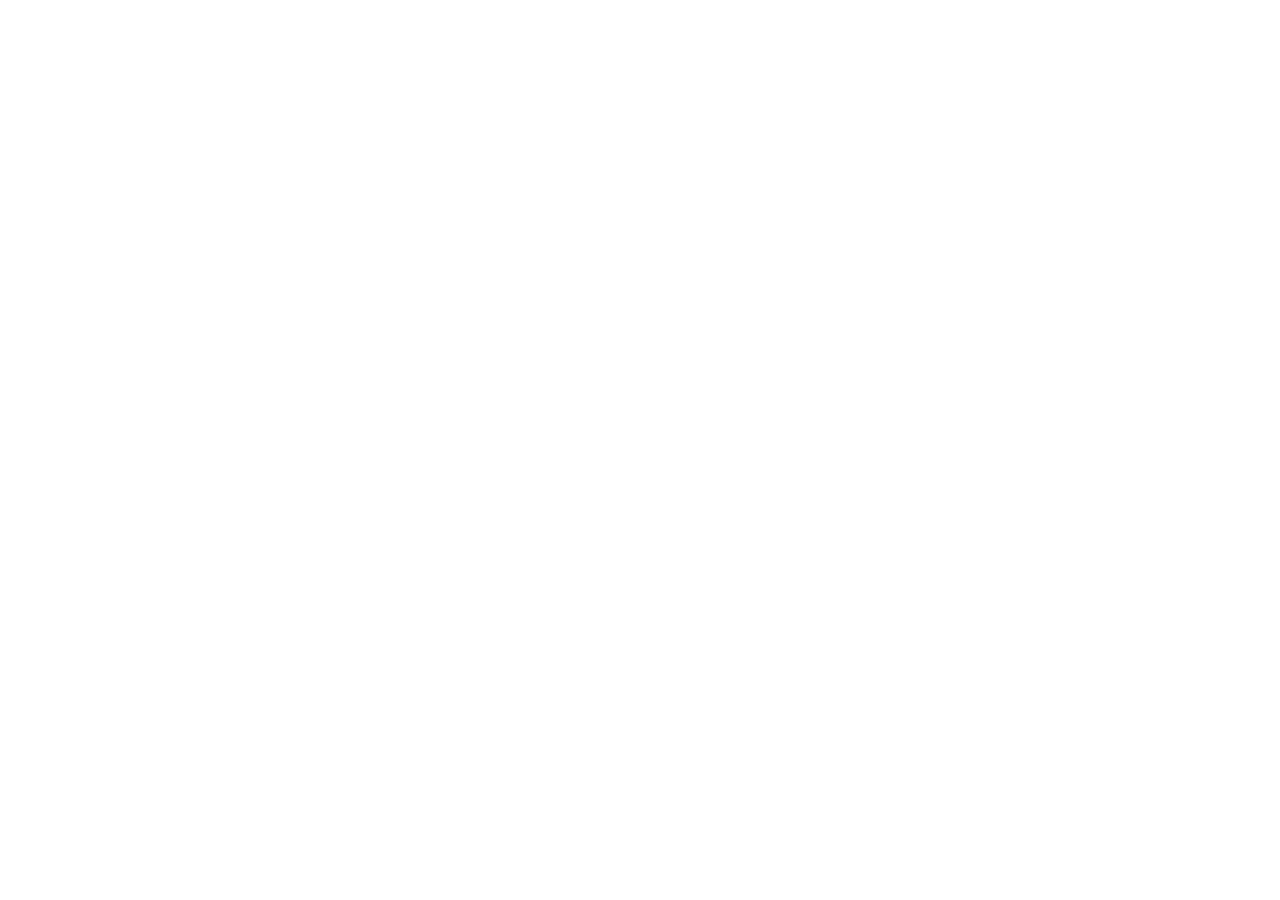
==== index.html @ e28abe32 "Update index.html" ====
<!DOCTYPE html>
<html lang="fr">
  <head>
    <meta http-equiv="refresh" content="0; URL='https://vivreanyons.com'" />
    <title>Redirection...</title>
  </head>
  <body>
    <p>Redirection en cours... <a href="https://vivreanyons.com">Clique ici</a> si ça ne marche pas.</p>
  </body>
</html>.
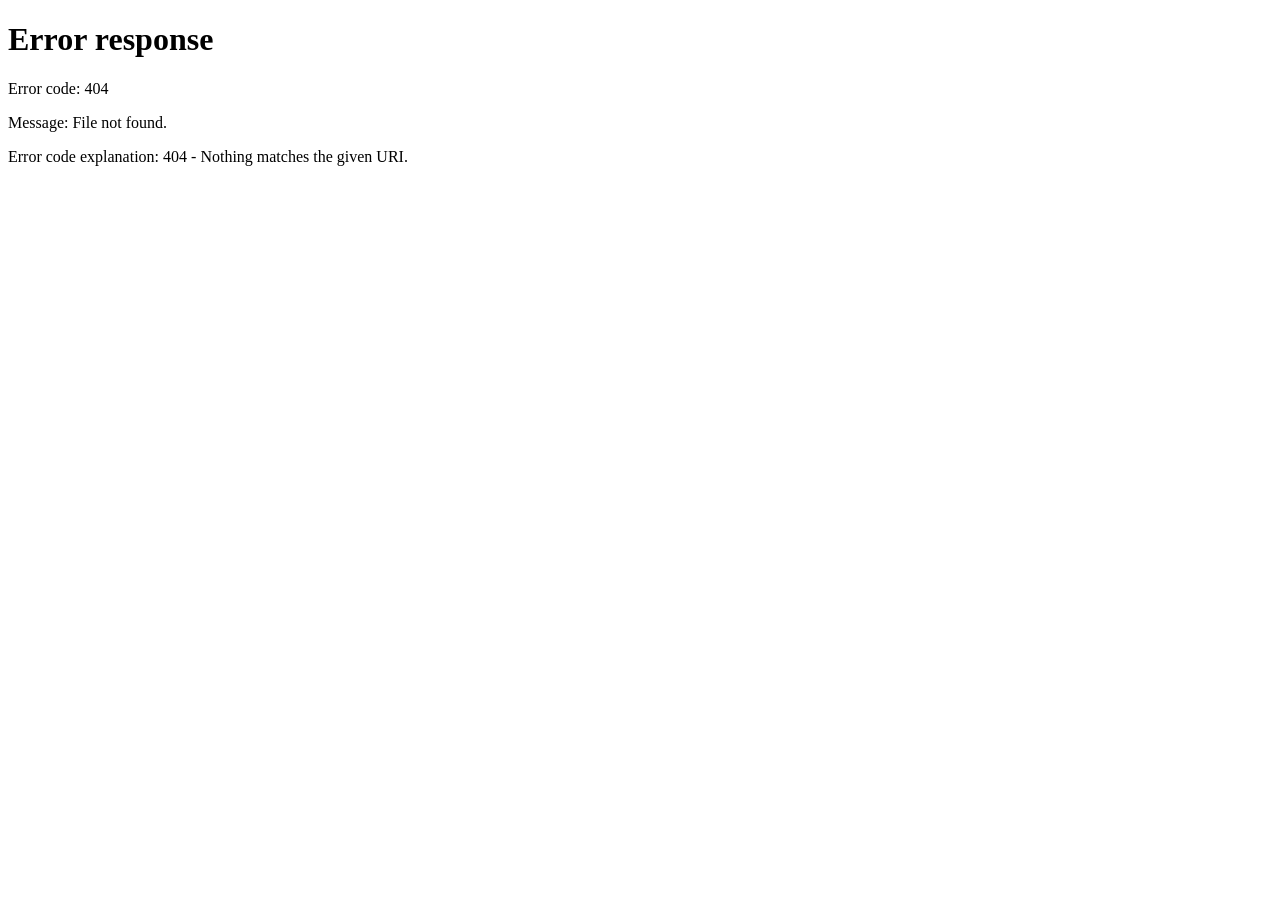
==== commit e041d7b1: "Update index.html" ====
--- a/index.html
+++ b/index.html
@@ -1,10 +1,10 @@
 <!DOCTYPE html>
 <html lang="fr">
   <head>
-    <meta http-equiv="refresh" content="0; URL='https://vivreanyons.com'" />
+    <meta http-equiv="refresh" content="0; URL=''" />
     <title>Redirection...</title>
   </head>
   <body>
-    <p>Redirection en cours... <a href="https://vivreanyons.com">Clique ici</a> si ça ne marche pas.</p>
+    <p>Redirection en cours... <a href="">Clique ici</a> si ça ne marche pas.</p>
   </body>
-</html>.
+</html>
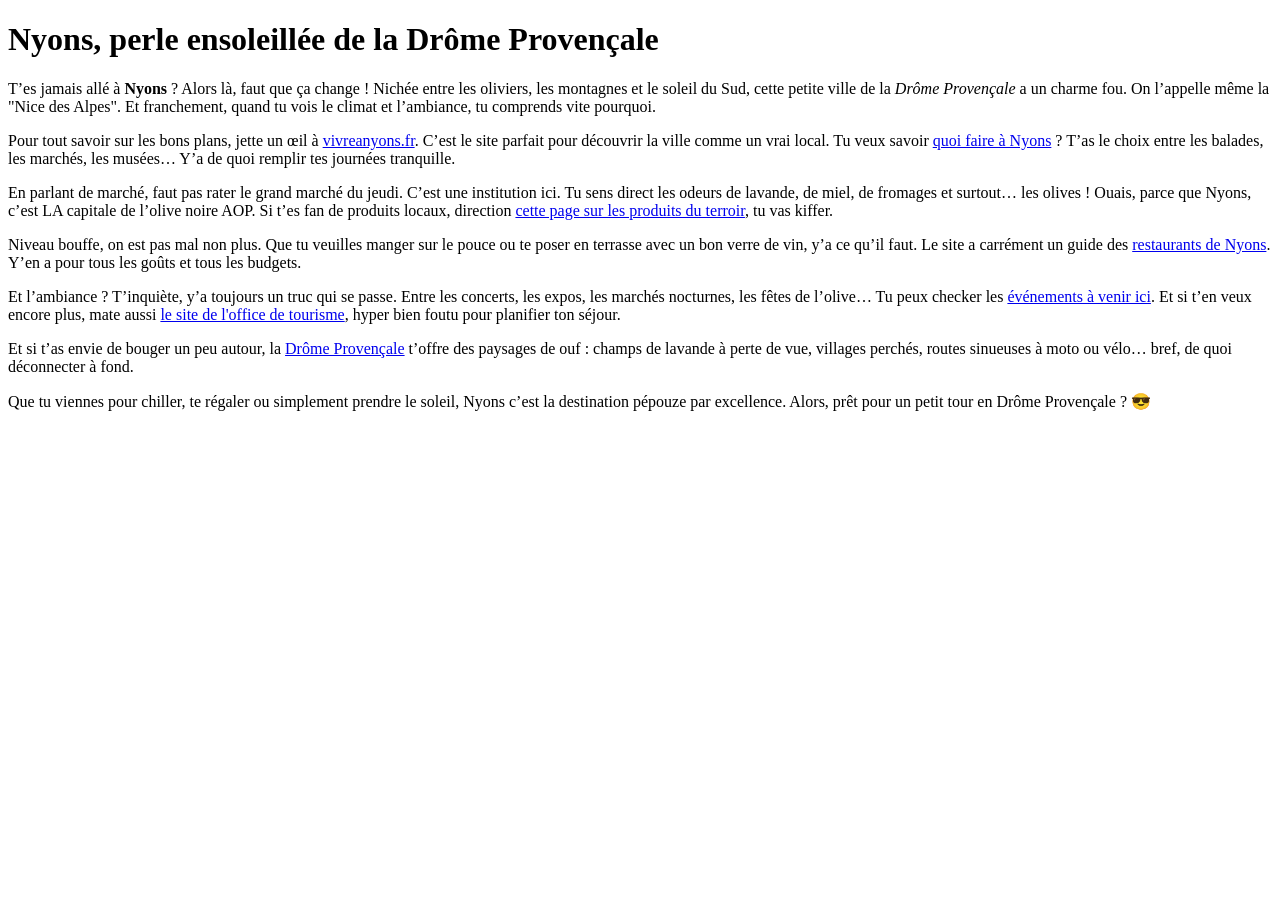
==== commit 24f2edce: "Update index.html" ====
--- a/index.html
+++ b/index.html
@@ -1,10 +1,37 @@
 <!DOCTYPE html>
 <html lang="fr">
-  <head>
-    <meta http-equiv="refresh" content="0; URL=''" />
-    <title>Redirection...</title>
-  </head>
-  <body>
-    <p>Redirection en cours... <a href="">Clique ici</a> si ça ne marche pas.</p>
-  </body>
+<head>
+  <meta charset="UTF-8">
+  <title>Nyons en Drôme Provençale</title>
+</head>
+<body>
+  <h1>Nyons, perle ensoleillée de la Drôme Provençale</h1>
+  <p>
+    T’es jamais allé à <strong>Nyons</strong> ? Alors là, faut que ça change ! Nichée entre les oliviers, les montagnes et le soleil du Sud, cette petite ville de la <em>Drôme Provençale</em> a un charme fou. On l’appelle même la "Nice des Alpes". Et franchement, quand tu vois le climat et l’ambiance, tu comprends vite pourquoi.
+  </p>
+
+  <p>
+    Pour tout savoir sur les bons plans, jette un œil à <a href="https://www.vivreanyons.fr/">vivreanyons.fr</a>. C’est le site parfait pour découvrir la ville comme un vrai local. Tu veux savoir <a href="https://www.vivreanyons.fr/que-faire-nyons">quoi faire à Nyons</a> ? T’as le choix entre les balades, les marchés, les musées… Y’a de quoi remplir tes journées tranquille.
+  </p>
+
+  <p>
+    En parlant de marché, faut pas rater le grand marché du jeudi. C’est une institution ici. Tu sens direct les odeurs de lavande, de miel, de fromages et surtout… les olives ! Ouais, parce que Nyons, c’est LA capitale de l’olive noire AOP. Si t’es fan de produits locaux, direction <a href="https://www.vivreanyons.fr/produits-du-terroir">cette page sur les produits du terroir</a>, tu vas kiffer.
+  </p>
+
+  <p>
+    Niveau bouffe, on est pas mal non plus. Que tu veuilles manger sur le pouce ou te poser en terrasse avec un bon verre de vin, y’a ce qu’il faut. Le site a carrément un guide des <a href="https://www.vivreanyons.fr/restaurants-de-nyons">restaurants de Nyons</a>. Y’en a pour tous les goûts et tous les budgets.
+  </p>
+
+  <p>
+    Et l’ambiance ? T’inquiète, y’a toujours un truc qui se passe. Entre les concerts, les expos, les marchés nocturnes, les fêtes de l’olive… Tu peux checker les <a href="https://www.vivreanyons.fr/evenements-nyons">événements à venir ici</a>. Et si t’en veux encore plus, mate aussi <a href="https://www.nyons.com/">le site de l'office de tourisme</a>, hyper bien foutu pour planifier ton séjour.
+  </p>
+
+  <p>
+    Et si t’as envie de bouger un peu autour, la <a href="https://www.dromeprovencale.fr/">Drôme Provençale</a> t’offre des paysages de ouf : champs de lavande à perte de vue, villages perchés, routes sinueuses à moto ou vélo… bref, de quoi déconnecter à fond.
+  </p>
+
+  <p>
+    Que tu viennes pour chiller, te régaler ou simplement prendre le soleil, Nyons c’est la destination pépouze par excellence. Alors, prêt pour un petit tour en Drôme Provençale ? 😎
+  </p>
+</body>
 </html>
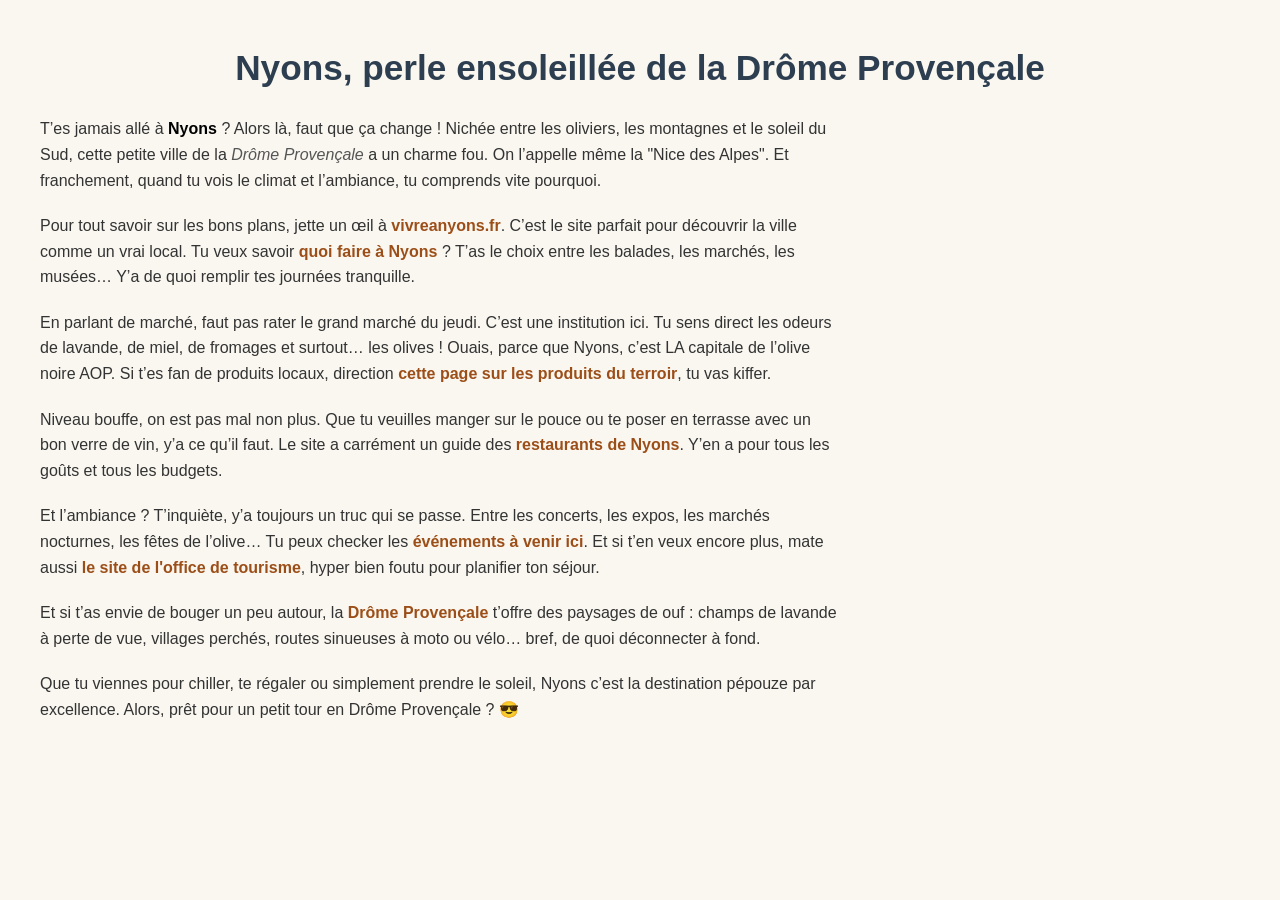
==== commit 86267ec9: "Update index.html" ====
--- a/index.html
+++ b/index.html
@@ -3,6 +3,50 @@
 <head>
   <meta charset="UTF-8">
   <title>Nyons en Drôme Provençale</title>
+  <meta name="description" content="Découvre Nyons, une ville ensoleillée de la Drôme Provençale, connue pour ses olives, ses marchés, ses paysages et son ambiance détendue.">
+  <meta name="robots" content="index, follow">
+  <meta name="author" content="Koert">
+  <meta name="viewport" content="width=device-width, initial-scale=1.0">
+
+  <style>
+    body {
+      font-family: Arial, sans-serif;
+      background-color: #faf7f0;
+      color: #333;
+      margin: 40px;
+      line-height: 1.6;
+    }
+
+    h1 {
+      color: #2c3e50;
+      text-align: center;
+      font-size: 2.2em;
+      margin-bottom: 20px;
+    }
+
+    a {
+      color: #9c4e18;
+      text-decoration: none;
+      font-weight: bold;
+    }
+
+    a:hover {
+      text-decoration: underline;
+    }
+
+    p {
+      margin-bottom: 20px;
+      max-width: 800px;
+    }
+
+    strong {
+      color: #000;
+    }
+
+    em {
+      color: #555;
+    }
+  </style>
 </head>
 <body>
   <h1>Nyons, perle ensoleillée de la Drôme Provençale</h1>
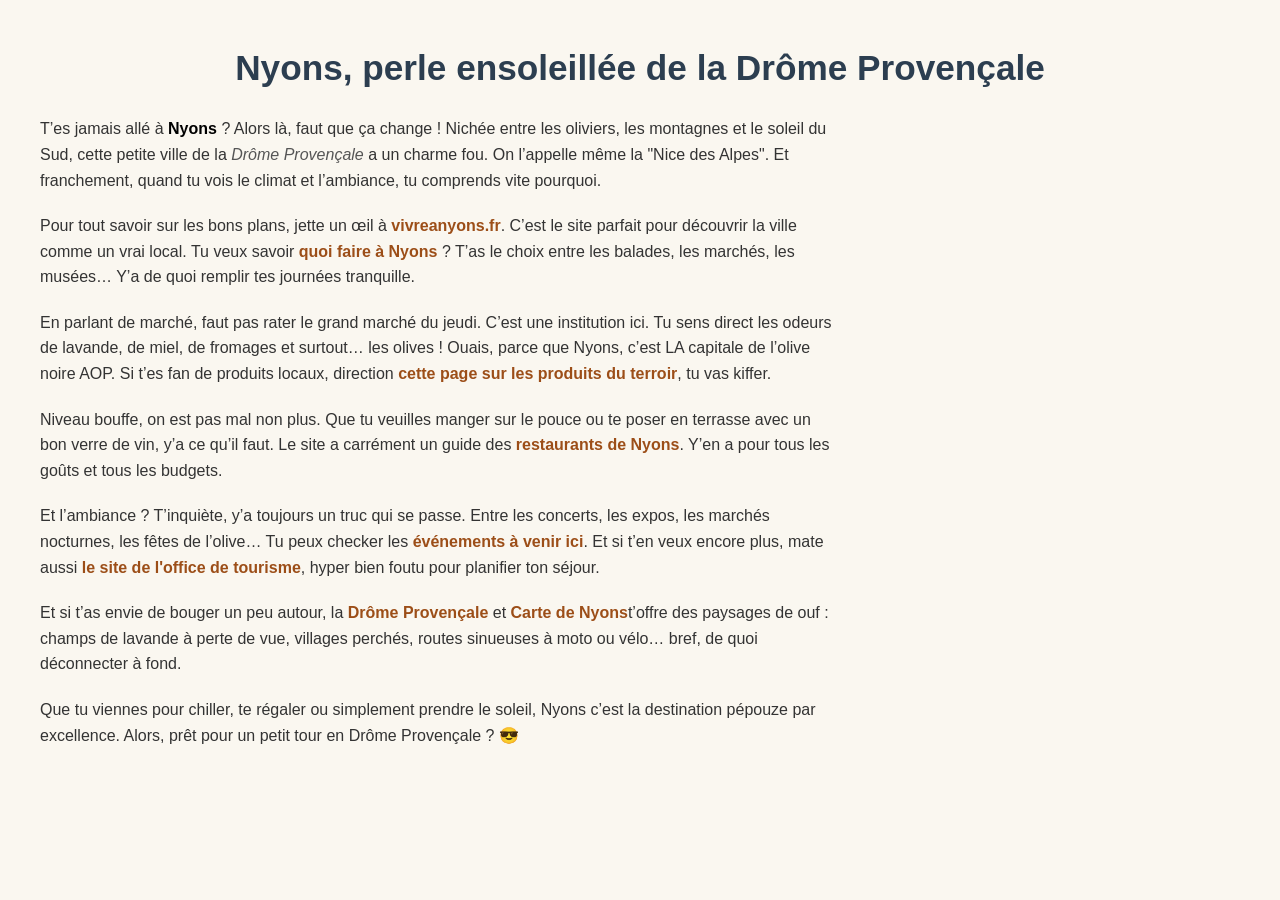
==== commit e23d2577: "Update index.html" ====
--- a/index.html
+++ b/index.html
@@ -71,7 +71,7 @@
   </p>
 
   <p>
-    Et si t’as envie de bouger un peu autour, la <a href="https://www.dromeprovencale.fr/">Drôme Provençale</a> t’offre des paysages de ouf : champs de lavande à perte de vue, villages perchés, routes sinueuses à moto ou vélo… bref, de quoi déconnecter à fond.
+    Et si t’as envie de bouger un peu autour, la <a href="https://www.dromeprovencale.fr/">Drôme Provençale</a> et <a href="https://www.data.gouv.fr/fr/reuses/carte-interactive-de-nyons-hotels-restaurants-et-hebergements-touristiques/">Carte de Nyons</a>t’offre des paysages de ouf : champs de lavande à perte de vue, villages perchés, routes sinueuses à moto ou vélo… bref, de quoi déconnecter à fond.
   </p>
 
   <p>
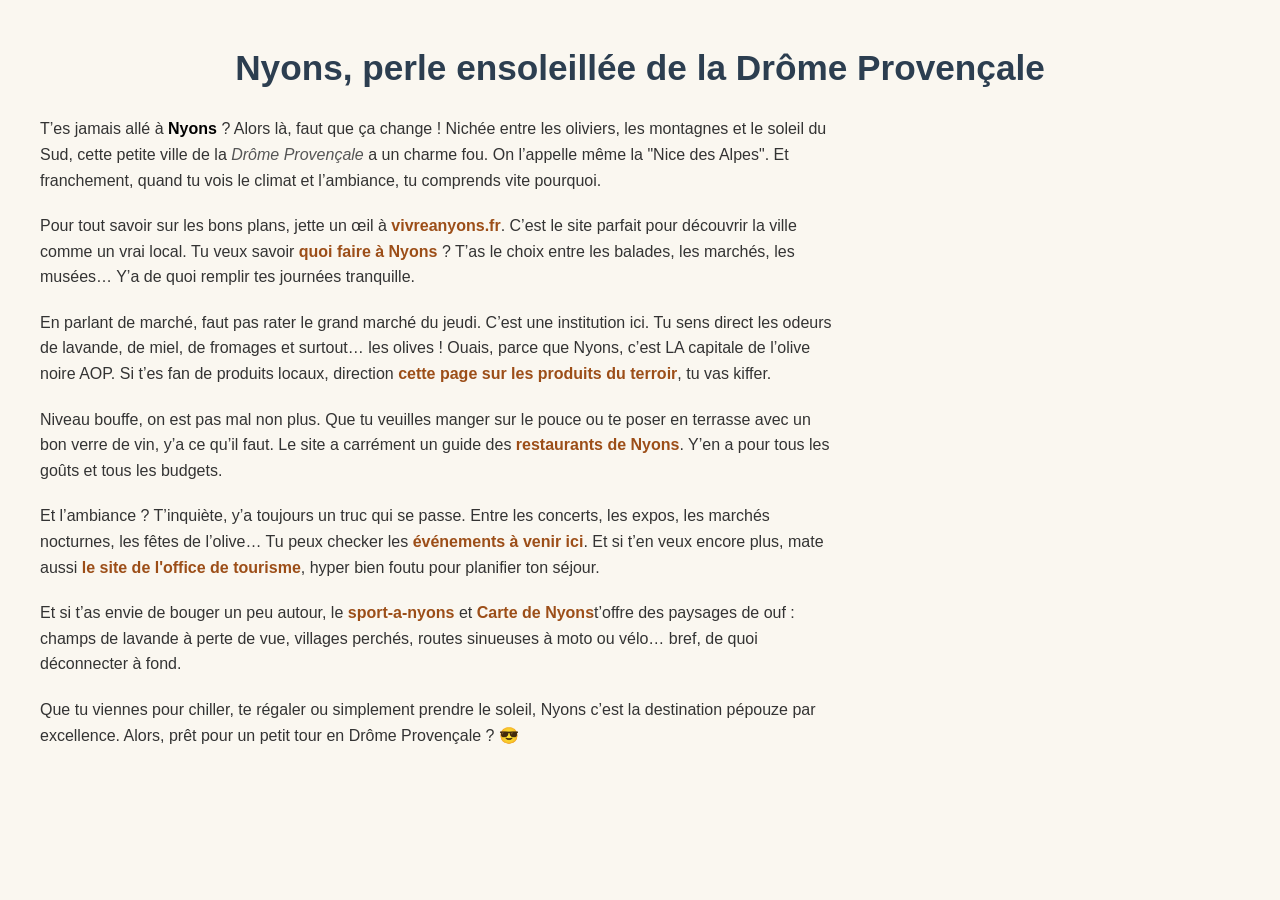
==== commit 97b00b91: "Update index.html" ====
--- a/index.html
+++ b/index.html
@@ -71,7 +71,7 @@
   </p>
 
   <p>
-    Et si t’as envie de bouger un peu autour, la <a href="https://www.dromeprovencale.fr/">Drôme Provençale</a> et <a href="https://www.data.gouv.fr/fr/reuses/carte-interactive-de-nyons-hotels-restaurants-et-hebergements-touristiques/">Carte de Nyons</a>t’offre des paysages de ouf : champs de lavande à perte de vue, villages perchés, routes sinueuses à moto ou vélo… bref, de quoi déconnecter à fond.
+    Et si t’as envie de bouger un peu autour, le <a href="https://www.data.gouv.fr/datasets/sport-a-nyons/">sport-a-nyons</a> et <a href="https://www.data.gouv.fr/fr/reuses/carte-interactive-de-nyons-hotels-restaurants-et-hebergements-touristiques/">Carte de Nyons</a>t’offre des paysages de ouf : champs de lavande à perte de vue, villages perchés, routes sinueuses à moto ou vélo… bref, de quoi déconnecter à fond.
   </p>
 
   <p>
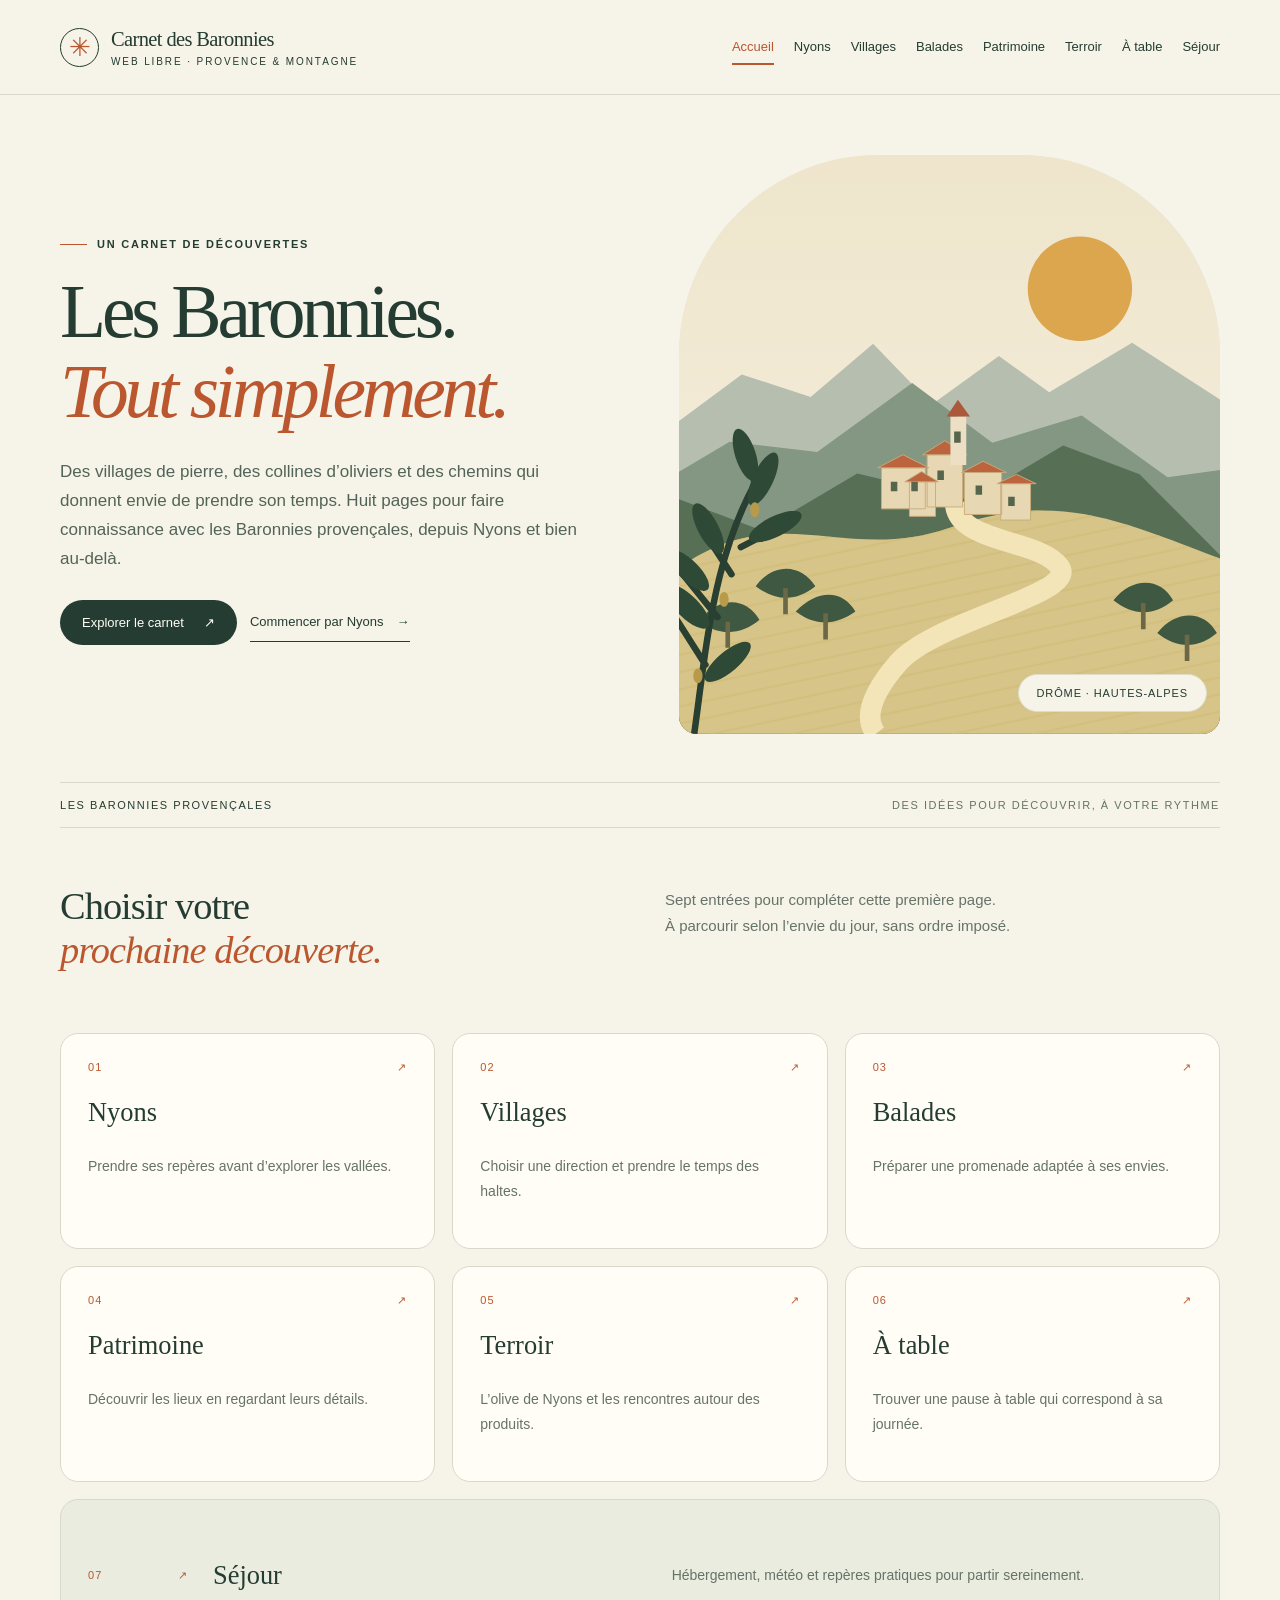
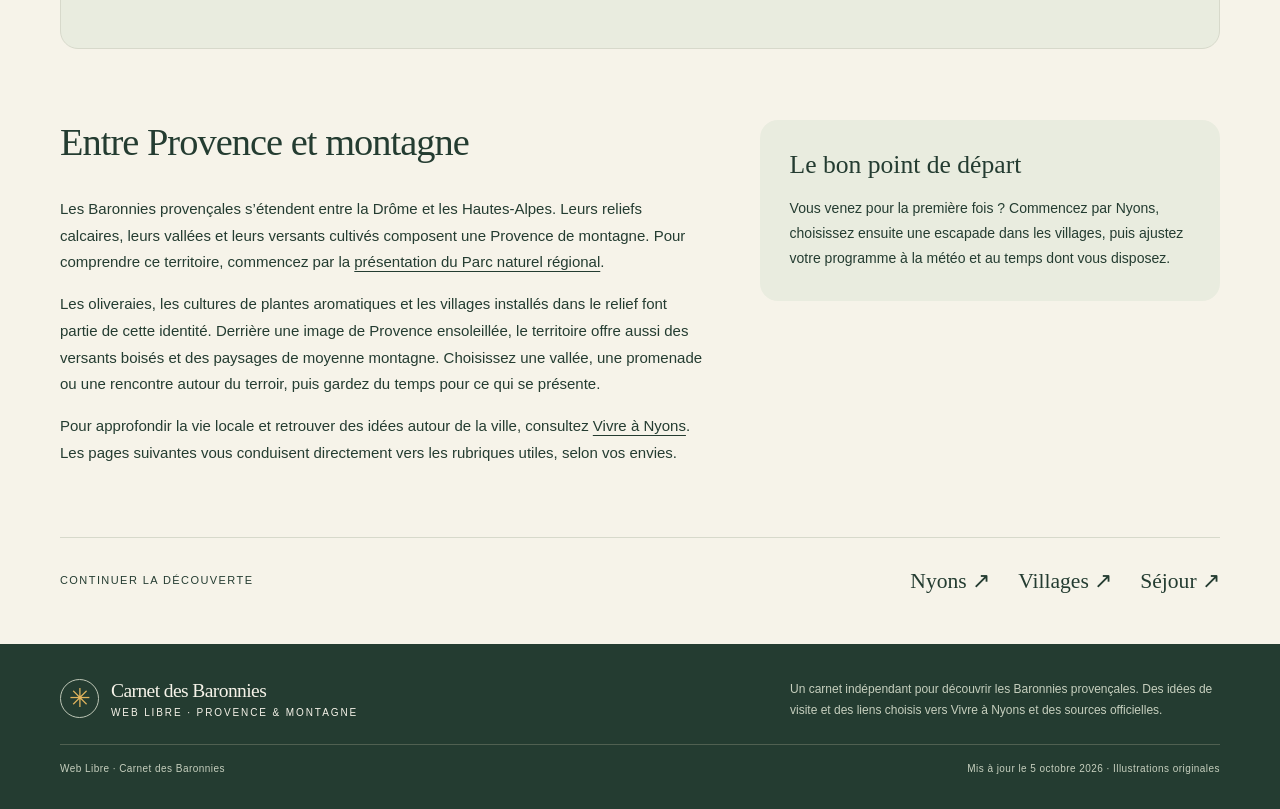
==== commit 55b431d6: "Créer le Carnet des Baronnies : huit pages et des liens utiles vers Vivre à Nyons" ====
--- a/index.html
+++ b/index.html
@@ -1,81 +1,3 @@
-<!DOCTYPE html>
-<html lang="fr">
-<head>
-  <meta charset="UTF-8">
-  <title>Nyons en Drôme Provençale</title>
-  <meta name="description" content="Découvre Nyons, une ville ensoleillée de la Drôme Provençale, connue pour ses olives, ses marchés, ses paysages et son ambiance détendue.">
-  <meta name="robots" content="index, follow">
-  <meta name="author" content="Koert">
-  <meta name="viewport" content="width=device-width, initial-scale=1.0">
-
-  <style>
-    body {
-      font-family: Arial, sans-serif;
-      background-color: #faf7f0;
-      color: #333;
-      margin: 40px;
-      line-height: 1.6;
-    }
-
-    h1 {
-      color: #2c3e50;
-      text-align: center;
-      font-size: 2.2em;
-      margin-bottom: 20px;
-    }
-
-    a {
-      color: #9c4e18;
-      text-decoration: none;
-      font-weight: bold;
-    }
-
-    a:hover {
-      text-decoration: underline;
-    }
-
-    p {
-      margin-bottom: 20px;
-      max-width: 800px;
-    }
-
-    strong {
-      color: #000;
-    }
-
-    em {
-      color: #555;
-    }
-  </style>
-</head>
-<body>
-  <h1>Nyons, perle ensoleillée de la Drôme Provençale</h1>
-  <p>
-    T’es jamais allé à <strong>Nyons</strong> ? Alors là, faut que ça change ! Nichée entre les oliviers, les montagnes et le soleil du Sud, cette petite ville de la <em>Drôme Provençale</em> a un charme fou. On l’appelle même la "Nice des Alpes". Et franchement, quand tu vois le climat et l’ambiance, tu comprends vite pourquoi.
-  </p>
-
-  <p>
-    Pour tout savoir sur les bons plans, jette un œil à <a href="https://www.vivreanyons.fr/">vivreanyons.fr</a>. C’est le site parfait pour découvrir la ville comme un vrai local. Tu veux savoir <a href="https://www.vivreanyons.fr/que-faire-nyons">quoi faire à Nyons</a> ? T’as le choix entre les balades, les marchés, les musées… Y’a de quoi remplir tes journées tranquille.
-  </p>
-
-  <p>
-    En parlant de marché, faut pas rater le grand marché du jeudi. C’est une institution ici. Tu sens direct les odeurs de lavande, de miel, de fromages et surtout… les olives ! Ouais, parce que Nyons, c’est LA capitale de l’olive noire AOP. Si t’es fan de produits locaux, direction <a href="https://www.vivreanyons.fr/produits-du-terroir">cette page sur les produits du terroir</a>, tu vas kiffer.
-  </p>
-
-  <p>
-    Niveau bouffe, on est pas mal non plus. Que tu veuilles manger sur le pouce ou te poser en terrasse avec un bon verre de vin, y’a ce qu’il faut. Le site a carrément un guide des <a href="https://www.vivreanyons.fr/restaurants-de-nyons">restaurants de Nyons</a>. Y’en a pour tous les goûts et tous les budgets.
-  </p>
-
-  <p>
-    Et l’ambiance ? T’inquiète, y’a toujours un truc qui se passe. Entre les concerts, les expos, les marchés nocturnes, les fêtes de l’olive… Tu peux checker les <a href="https://www.vivreanyons.fr/evenements-nyons">événements à venir ici</a>. Et si t’en veux encore plus, mate aussi <a href="https://www.nyons.com/">le site de l'office de tourisme</a>, hyper bien foutu pour planifier ton séjour.
-  </p>
-
-  <p>
-    Et si t’as envie de bouger un peu autour, le <a href="https://www.data.gouv.fr/datasets/sport-a-nyons/">sport-a-nyons</a> et <a href="https://www.data.gouv.fr/fr/reuses/carte-interactive-de-nyons-hotels-restaurants-et-hebergements-touristiques/">Carte de Nyons</a>t’offre des paysages de ouf : champs de lavande à perte de vue, villages perchés, routes sinueuses à moto ou vélo… bref, de quoi déconnecter à fond.
-  </p>
-
-  <p>
-    Que tu viennes pour chiller, te régaler ou simplement prendre le soleil, Nyons c’est la destination pépouze par excellence. Alors, prêt pour un petit tour en Drôme Provençale ? 😎
-  </p>
-</body>
-</html>
+<!doctype html>
+<html lang="fr"><head><meta charset="utf-8"><meta name="viewport" content="width=device-width, initial-scale=1"><title>Les Baronnies provençales : villages, balades et terroir | Web Libre</title><meta name="description" content="Un carnet pour découvrir les Baronnies provençales depuis Nyons : villages, balades, patrimoine, terroir et conseils pour préparer son séjour."><link rel="canonical" href="https://danie-poiret.github.io/web-libre/"><meta name="theme-color" content="#243c31"><meta property="og:type" content="website"><meta property="og:locale" content="fr_FR"><meta property="og:title" content="Les Baronnies provençales : villages, balades et terroir | Web Libre"><meta property="og:description" content="Un carnet pour découvrir les Baronnies provençales depuis Nyons : villages, balades, patrimoine, terroir et conseils pour préparer son séjour."><meta property="og:url" content="https://danie-poiret.github.io/web-libre/"><link rel="icon" href="assets/favicon.svg" type="image/svg+xml"><link rel="stylesheet" href="assets/style.css"><script type="application/ld+json">{"@context": "https://schema.org", "@type": "WebPage", "name": "Les Baronnies provençales, à votre rythme", "description": "Un carnet pour découvrir les Baronnies provençales depuis Nyons : villages, balades, patrimoine, terroir et conseils pour préparer son séjour.", "url": "https://danie-poiret.github.io/web-libre/", "inLanguage": "fr", "isPartOf": {"@type": "WebSite", "name": "Carnet des Baronnies · Web Libre", "url": "https://danie-poiret.github.io/web-libre/"}}</script></head>
+<body><a class="skip" href="#contenu">Aller au contenu</a><header class="header"><div class="head-row wrap"><a class="brand" href="./" aria-label="Carnet des Baronnies, accueil"><span class="brand-mark" aria-hidden="true">✳</span><span class="brand-text">Carnet des Baronnies<small>Web Libre · Provence &amp; montagne</small></span></a><nav class="desktop-nav" aria-label="Navigation principale"><a class="nav-link" href="./" aria-current="page">Accueil</a><a class="nav-link" href="nyons/">Nyons</a><a class="nav-link" href="villages/">Villages</a><a class="nav-link" href="balades/">Balades</a><a class="nav-link" href="patrimoine/">Patrimoine</a><a class="nav-link" href="terroir/">Terroir</a><a class="nav-link" href="a-table/">À table</a><a class="nav-link" href="sejour/">Séjour</a></nav><details class="mobile-menu"><summary>Menu</summary><nav aria-label="Navigation mobile"><a class="nav-link" href="./" aria-current="page">Accueil</a><a class="nav-link" href="nyons/">Nyons</a><a class="nav-link" href="villages/">Villages</a><a class="nav-link" href="balades/">Balades</a><a class="nav-link" href="patrimoine/">Patrimoine</a><a class="nav-link" href="terroir/">Terroir</a><a class="nav-link" href="a-table/">À table</a><a class="nav-link" href="sejour/">Séjour</a></nav></details></div></header><main id="contenu"><section class="hero  wrap" aria-labelledby="titre"><div><div class="eyebrow">Un carnet de découvertes</div><h1 id="titre">Les Baronnies.<br><em>Tout simplement.</em></h1><p class="intro">Des villages de pierre, des collines d’oliviers et des chemins qui donnent envie de prendre son temps. Huit pages pour faire connaissance avec les Baronnies provençales, depuis Nyons et bien au-delà.</p><div class="actions"><a class="button" href="#explorer">Explorer le carnet <span aria-hidden="true">↗</span></a><a class="text-link" href="nyons/">Commencer par Nyons <span aria-hidden="true">→</span></a></div></div><div class="hero-art"><img src="assets/baronnies.svg" alt="" width="600" height="620" fetchpriority="high"><span class="art-label">Drôme · Hautes-Alpes</span></div></section><div class="region-strip wrap"><span>Les Baronnies provençales</span><span>Des idées pour découvrir, à votre rythme</span></div><section id="explorer" class="section wrap" aria-labelledby="explorer-titre"><div class="section-intro"><h2 id="explorer-titre">Choisir votre<br><em>prochaine découverte.</em></h2><p>Sept entrées pour compléter cette première page.<br>À parcourir selon l’envie du jour, sans ordre imposé.</p></div><div class="guide-grid"><a class="guide-card" href="nyons/"><div class="card-top"><span>01</span><span aria-hidden="true">↗</span></div><h3>Nyons</h3><p>Prendre ses repères avant d’explorer les vallées.</p></a><a class="guide-card" href="villages/"><div class="card-top"><span>02</span><span aria-hidden="true">↗</span></div><h3>Villages</h3><p>Choisir une direction et prendre le temps des haltes.</p></a><a class="guide-card" href="balades/"><div class="card-top"><span>03</span><span aria-hidden="true">↗</span></div><h3>Balades</h3><p>Préparer une promenade adaptée à ses envies.</p></a><a class="guide-card" href="patrimoine/"><div class="card-top"><span>04</span><span aria-hidden="true">↗</span></div><h3>Patrimoine</h3><p>Découvrir les lieux en regardant leurs détails.</p></a><a class="guide-card" href="terroir/"><div class="card-top"><span>05</span><span aria-hidden="true">↗</span></div><h3>Terroir</h3><p>L’olive de Nyons et les rencontres autour des produits.</p></a><a class="guide-card" href="a-table/"><div class="card-top"><span>06</span><span aria-hidden="true">↗</span></div><h3>À table</h3><p>Trouver une pause à table qui correspond à sa journée.</p></a><a class="guide-card" href="sejour/"><div class="card-top"><span>07</span><span aria-hidden="true">↗</span></div><h3>Séjour</h3><p>Hébergement, météo et repères pratiques pour partir sereinement.</p></a></div></section><section class="home-note wrap" aria-labelledby="region-titre"><div><h2 id="region-titre">Entre Provence et montagne</h2><p>Les Baronnies provençales s’étendent entre la Drôme et les Hautes-Alpes. Leurs reliefs calcaires, leurs vallées et leurs versants cultivés composent une Provence de montagne. Pour comprendre ce territoire, commencez par la <a href="https://www.baronnies-provencales.fr/les-baronnies-provencales/bienvenue-dans-les-baronnies-provencales/">présentation du Parc naturel régional</a>.</p><p>Les oliveraies, les cultures de plantes aromatiques et les villages installés dans le relief font partie de cette identité. Derrière une image de Provence ensoleillée, le territoire offre aussi des versants boisés et des paysages de moyenne montagne. Choisissez une vallée, une promenade ou une rencontre autour du terroir, puis gardez du temps pour ce qui se présente.</p><p>Pour approfondir la vie locale et retrouver des idées autour de la ville, consultez <a href="https://www.vivreanyons.fr/">Vivre à Nyons</a>. Les pages suivantes vous conduisent directement vers les rubriques utiles, selon vos envies.</p></div><div class="note-box"><h3>Le bon point de départ</h3><p>Vous venez pour la première fois ? Commencez par Nyons, choisissez ensuite une escapade dans les villages, puis ajustez votre programme à la météo et au temps dont vous disposez.</p></div></section><div class="related wrap"><p>Continuer la découverte</p><div class="related-links"><a href="nyons/">Nyons <span aria-hidden="true">↗</span></a><a href="villages/">Villages <span aria-hidden="true">↗</span></a><a href="sejour/">Séjour <span aria-hidden="true">↗</span></a></div></div></main><footer class="footer"><div class="wrap"><div class="footer-top"><a class="brand" href="./" aria-label="Carnet des Baronnies, accueil"><span class="brand-mark" aria-hidden="true">✳</span><span class="brand-text">Carnet des Baronnies<small>Web Libre · Provence &amp; montagne</small></span></a><p class="footer-copy">Un carnet indépendant pour découvrir les Baronnies provençales. Des idées de visite et des liens choisis vers Vivre à Nyons et des sources officielles.</p></div><div class="footer-bottom"><span>Web Libre · Carnet des Baronnies</span><span>Mis à jour le <time datetime="2026-10-05">5 octobre 2026</time> · Illustrations originales</span></div></div></footer></body></html>
--- a/assets/style.css
+++ b/assets/style.css
@@ -0,0 +1,8 @@
+
+:root{--ink:#243c31;--paper:#f6f3e9;--muted:#667369;--line:#d7d9cb;--ochre:#bb572f;--sun:#e2b45d;--white:#fffdf6;--radius:18px;font-family:Arial,Helvetica,sans-serif;color:var(--ink);background:var(--paper)}
+*{box-sizing:border-box}body{margin:0}a{color:inherit;text-underline-offset:4px;text-decoration-thickness:1px}a:hover{color:var(--ochre)}a:focus-visible,summary:focus-visible{outline:3px solid var(--ochre);outline-offset:5px}p{line-height:1.78}img{max-width:100%;height:auto}h1,h2,h3,p{margin-top:0}h1,h2,h3{font-family:Georgia,'Times New Roman',serif;font-weight:400}h1{font-size:clamp(2.9rem,5.9vw,5.65rem);line-height:1.06;letter-spacing:-.055em;margin:22px 0 26px}h1 em,h2 em{font-weight:400;color:var(--ochre)}h2{font-size:clamp(1.85rem,3vw,2.7rem);line-height:1.16;letter-spacing:-.025em}h3{font-size:1.65rem;line-height:1.18}.wrap{width:min(1160px,calc(100% - 64px));margin-inline:auto}.skip{position:absolute;left:20px;top:-100px;background:var(--ink);color:white;padding:12px;z-index:10}.skip:focus{top:16px}.header{border-bottom:1px solid var(--line)}.head-row{min-height:94px;display:flex;align-items:center;justify-content:space-between;gap:24px}.brand{display:flex;align-items:center;gap:12px;text-decoration:none;flex-shrink:0}.brand-mark{width:39px;height:39px;display:grid;place-items:center;border:1px solid var(--ink);border-radius:50%;font-size:26px;color:var(--ochre)}.brand-text{font:1.28rem Georgia,serif;letter-spacing:-.03em}.brand-text small{display:block;font:10px Arial,sans-serif;letter-spacing:.19em;text-transform:uppercase;margin-top:5px}.desktop-nav{display:flex;flex-wrap:wrap;gap:20px;align-items:center}.nav-link{font-size:13px;text-decoration:none;padding:9px 0;border-bottom:2px solid transparent}.nav-link[aria-current=page]{border-color:var(--ochre);color:var(--ochre)}.mobile-menu{display:none}.hero{display:grid;grid-template-columns:1.08fr 1fr;gap:35px;align-items:center;padding-block:54px 48px}.eyebrow{font-size:11px;letter-spacing:.16em;text-transform:uppercase;font-weight:700;display:flex;align-items:center;gap:10px}.eyebrow:before{content:'';height:1px;width:27px;background:var(--ochre)}.intro{font-size:17px;max-width:530px;color:#526458;margin-bottom:25px;line-height:1.7}.actions{display:flex;gap:13px;align-items:center;flex-wrap:wrap;margin-top:26px}.button{display:inline-flex;gap:20px;align-items:center;padding:15px 22px;background:var(--ink);color:#fffdf6;border-radius:50px;text-decoration:none;font-size:13px}.button:hover{color:#fff;background:#355342}.text-link{font-size:13px;text-decoration:none;display:inline-flex;align-items:center;gap:13px;padding:12px 0;border-bottom:1px solid var(--ink)}.hero-art{position:relative;padding:6px 0 0}.hero-art img{width:100%;display:block;border-radius:200px 200px 18px 18px;background:#e7e3cf;aspect-ratio:1/1.07;object-fit:cover}.art-label{position:absolute;right:13px;bottom:22px;background:var(--paper);border:1px solid #dfdcca;border-radius:50px;padding:12px 18px;font-size:11px;letter-spacing:.08em;text-transform:uppercase}.region-strip{padding-block:16px;border-block:1px solid var(--line);display:flex;justify-content:space-between;gap:15px;font-size:11px;letter-spacing:.14em;text-transform:uppercase}.region-strip span:last-child{color:var(--muted)}.section{padding-block:56px}.section-intro{display:grid;grid-template-columns:1fr 1fr;gap:50px;align-items:start;margin-bottom:28px}.section-intro p{color:var(--muted);font-size:15px;margin:3px 0}.guide-grid{display:grid;grid-template-columns:repeat(3,1fr);gap:17px}.guide-card{padding:27px 27px 24px;border:1px solid var(--line);border-radius:var(--radius);text-decoration:none;display:flex;flex-direction:column;min-height:216px;background:var(--white);transition:transform .15s,border-color .15s}.guide-card:hover{color:var(--ink);border-color:var(--ochre);transform:translateY(-3px)}.card-top{display:flex;justify-content:space-between;align-items:center;color:var(--ochre);font-size:11px;letter-spacing:.1em;margin-bottom:23px}.guide-card p{font-size:14px;color:var(--muted);margin:0}.guide-card:last-child{grid-column:1/-1;min-height:150px;display:grid;grid-template-columns:100px 1fr 1.2fr;align-items:center;gap:25px;background:#e9ecdf}.guide-card:last-child .card-top,.guide-card:last-child h3{margin:0}.home-note{display:grid;grid-template-columns:1.4fr 1fr;gap:55px;padding-block:15px 56px}.home-note p{font-size:15px}.note-box{background:#e9ecdf;padding:30px;border-radius:var(--radius);align-self:start}.note-box h3{font-size:1.6rem;margin-bottom:16px}.note-box p{font-size:14px;margin-bottom:0}.breadcrumb{padding-top:24px;font-size:12px;display:flex;gap:10px;color:var(--muted)}.breadcrumb a{text-decoration:none}.guide-hero{padding-top:30px;padding-bottom:40px}.guide-hero h1{font-size:clamp(2.9rem,5.3vw,4.8rem)}.guide-hero .hero-art{max-width:410px;justify-self:end;width:100%}.guide-hero .hero-art img{aspect-ratio:1.16}.content-layout{display:grid;grid-template-columns:minmax(0,1fr) 310px;gap:85px;padding-block:52px}.article p{font-size:16px;margin-bottom:22px}.article h2{font-size:2.1rem;margin-bottom:24px}.article h2:not(:first-child){margin-top:38px}.article a{color:#82452d}.aside{align-self:start}.aside .note-box{padding:26px}.reference-box{margin-top:28px;padding:0 4px}.reference-box h2{font:11px Arial,sans-serif;text-transform:uppercase;letter-spacing:.14em;font-weight:700;margin-bottom:20px}.reference-item{padding-block:16px;border-top:1px solid var(--line)}.reference-item a{font-size:14px;font-weight:700}.reference-item p{font-size:12px;color:var(--muted);margin:8px 0 0}.related{border-top:1px solid var(--line);padding-block:30px 50px;display:flex;align-items:center;justify-content:space-between;gap:25px}.related p{font-size:11px;letter-spacing:.13em;text-transform:uppercase;margin:0}.related-links{display:flex;gap:28px;flex-wrap:wrap}.related-links a{font-family:Georgia,serif;font-size:1.35rem;text-decoration:none}.footer{background:var(--ink);color:#f6f3e9;padding-block:35px}.footer-top{display:flex;justify-content:space-between;align-items:flex-start;gap:35px}.footer .brand-mark{border-color:#bcc5b5;color:var(--sun)}.footer .brand-text{font-size:1.22rem}.footer-copy{max-width:430px;font-size:12px;line-height:1.7;color:#c6cfbe;margin:0}.footer-bottom{border-top:1px solid #506051;margin-top:24px;padding-top:18px;display:flex;justify-content:space-between;gap:20px;font-size:10px;letter-spacing:.045em;color:#c6cfbe}.footer a:hover{color:#e7bb75}::selection{background:#dfb372;color:#243c31}
+@media(min-width:1500px){.hero{padding-block:65px}.hero-art img{max-height:545px}}
+@media(max-width:1000px){.desktop-nav{gap:12px}.nav-link{font-size:12px}.brand-text{font-size:1.15rem}.hero{gap:25px}.content-layout{gap:40px;grid-template-columns:minmax(0,1fr) 280px}}
+@media(max-width:800px){.wrap{width:calc(100% - 40px)}.head-row{min-height:80px;position:relative}.desktop-nav{display:none}.mobile-menu{display:block}.mobile-menu summary{cursor:pointer;font-size:13px;list-style:none;border:1px solid var(--line);border-radius:40px;padding:10px 17px}.mobile-menu summary::-webkit-details-marker{display:none}.mobile-menu summary:after{content:' +';margin-left:10px}.mobile-menu[open] summary:after{content:' −'}.mobile-menu nav{position:absolute;right:0;top:69px;width:min(300px,100%);background:var(--white);padding:12px 20px;border:1px solid var(--line);border-radius:12px;box-shadow:0 15px 35px #243c3114;z-index:5;display:flex;flex-direction:column}.hero{grid-template-columns:1fr;gap:28px;padding-block:36px}.hero-art{max-width:500px;width:100%;justify-self:center}.hero-art img{aspect-ratio:1.35;border-radius:160px 160px 16px 16px}.intro{max-width:580px}.region-strip{font-size:10px;letter-spacing:.06em;flex-wrap:wrap}.section{padding-block:40px}.section-intro{grid-template-columns:1fr;gap:4px}.guide-grid{grid-template-columns:1fr 1fr}.guide-card:last-child{grid-template-columns:70px 1fr;gap:15px}.guide-card:last-child p{grid-column:2}.home-note{grid-template-columns:1fr;gap:20px;padding-bottom:40px}.guide-hero .hero-art{max-width:500px;justify-self:center}.guide-hero .hero-art img{aspect-ratio:1.65}.content-layout{grid-template-columns:1fr;gap:30px;padding-block:35px}.aside{display:grid;grid-template-columns:1fr 1fr;gap:25px}.reference-box{margin-top:0}.related{flex-direction:column;align-items:flex-start}.footer-top{flex-direction:column;gap:22px}}
+@media(max-width:480px){.wrap{width:calc(100% - 32px)}h1{font-size:3.15rem}.guide-hero h1{font-size:2.8rem}.intro{font-size:16px}.guide-grid{grid-template-columns:1fr}.guide-card{min-height:180px;padding:24px}.guide-card:last-child{display:flex;gap:14px;align-items:stretch}.guide-card:last-child .card-top{margin-bottom:8px}.aside{grid-template-columns:1fr}.footer-bottom{flex-direction:column;gap:10px}.art-label{font-size:9px;padding:9px 12px}.related-links{gap:18px}.section-intro h2{margin-bottom:15px}.article h2{font-size:1.9rem}}
+@media(prefers-reduced-motion:reduce){.guide-card{transition:none}.guide-card:hover{transform:none}}
